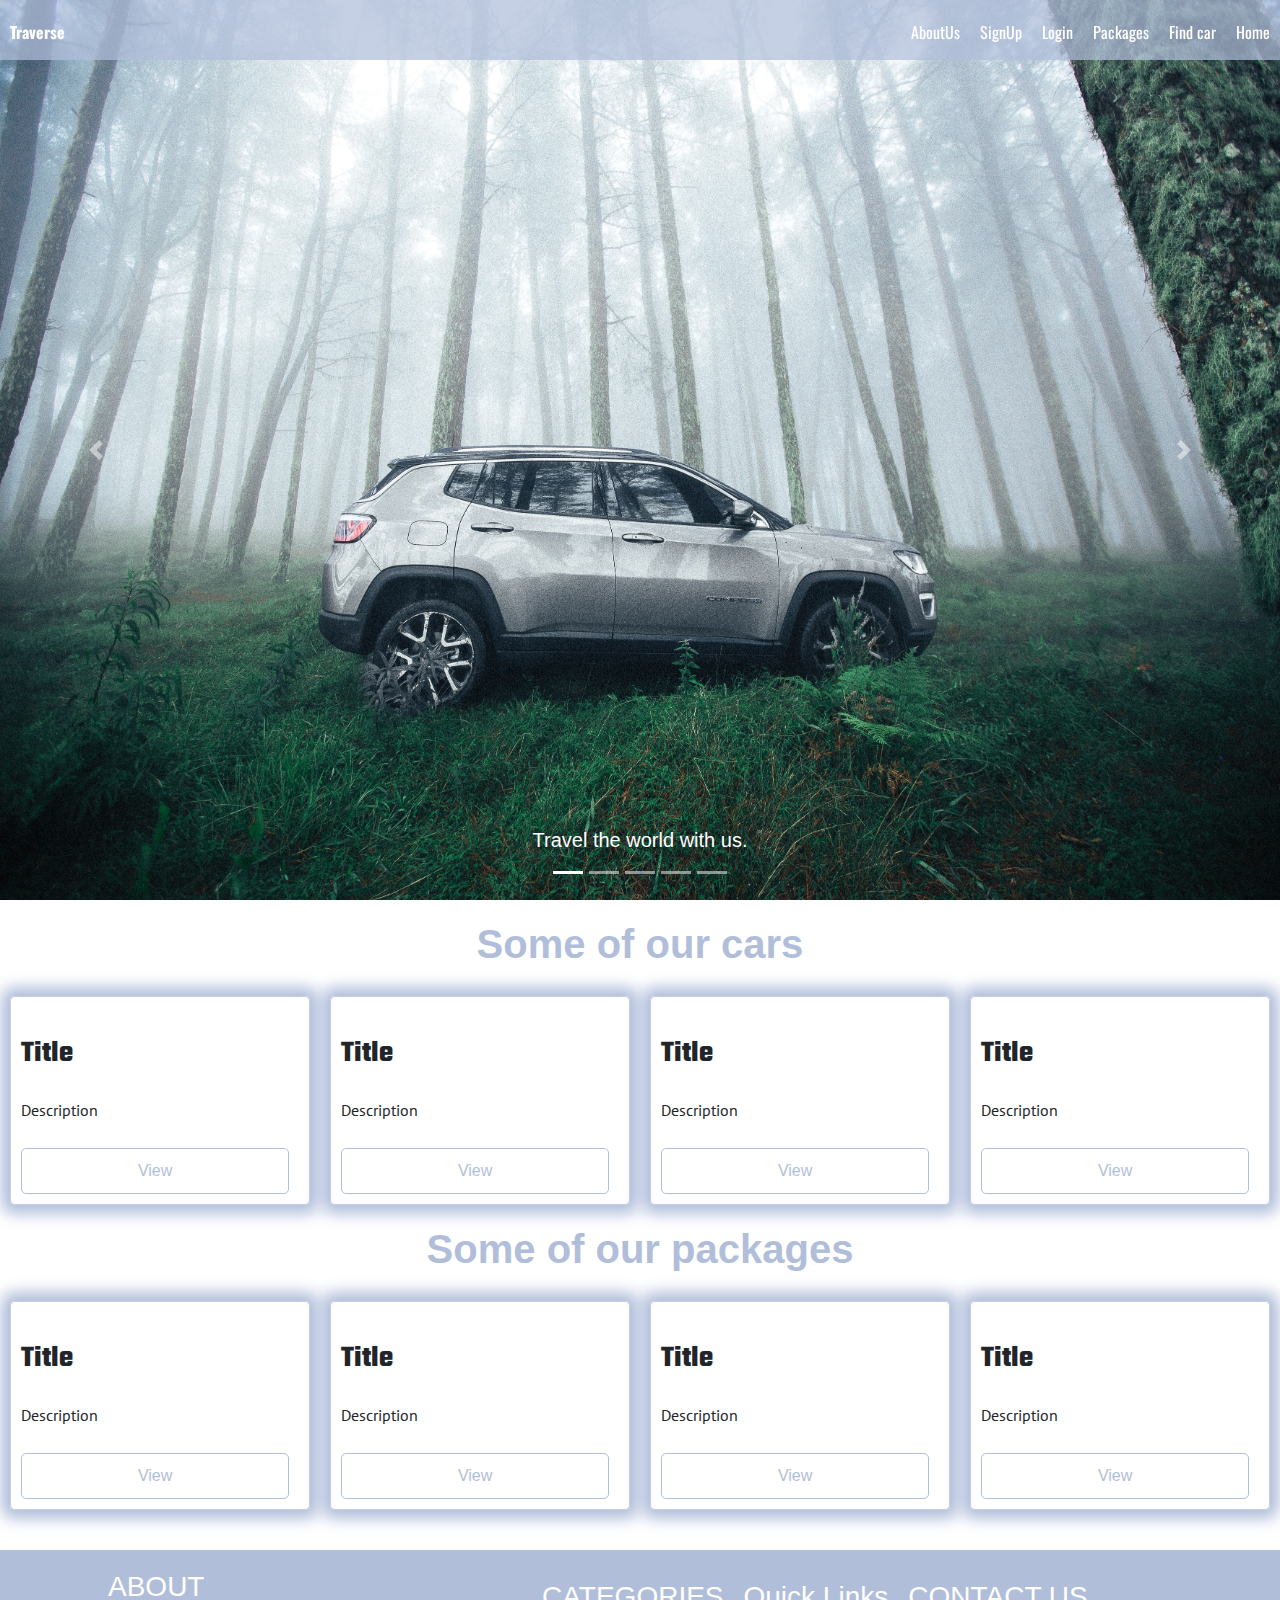
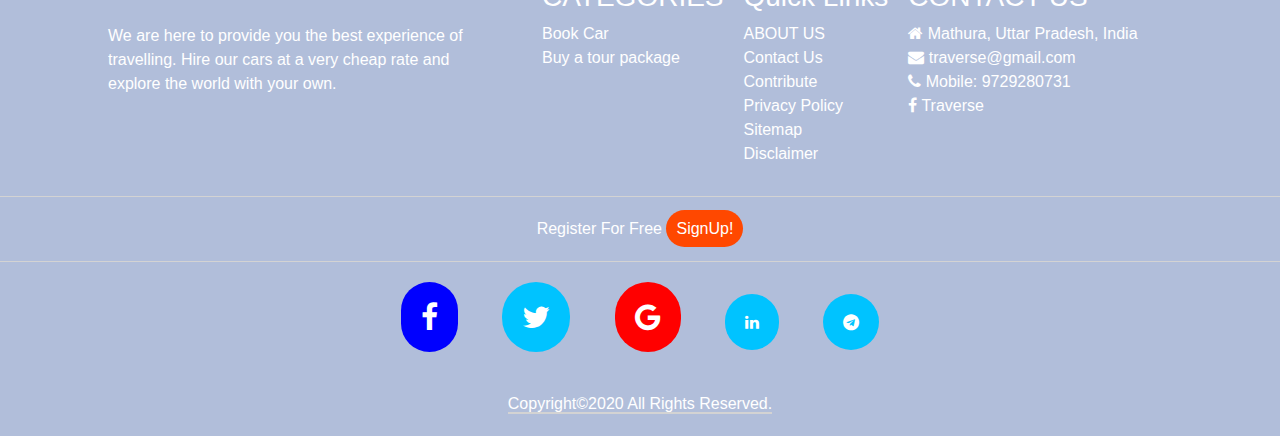
==== index.html @ 3ef7b804 "Added index file and other files." ====
<!doctype html>
<html lang="en">
  <head>
    <!-- Required meta tags -->
    <meta charset="utf-8">
    <meta name="viewport" content="width=device-width, initial-scale=1, shrink-to-fit=no">

    <!-- Bootstrap CSS -->
    <link rel="stylesheet" href="https://cdn.jsdelivr.net/npm/bootstrap@4.5.3/dist/css/bootstrap.min.css" >
    
    <!-- Custom CSS link -->
    <link rel="stylesheet" href="/css/nav.css">
    <link rel="stylesheet" href="/css/carousel-container.css">
    <link rel="stylesheet" href="/css/card-container.css">
    <link rel="stylesheet" href="/css/footer.css">

    <!-- Icon link -->
    <link rel="stylesheet" href="https://stackpath.bootstrapcdn.com/font-awesome/4.7.0/css/font-awesome.min.css">

    <title>Traverse-Home Page</title>
  </head>
  <body>
    <div class="nav-container">
        <div class="nav">
            <ul>
                <li>Traverse</li>
                <li>Home</li>
                <li>Find car</li>
                <li>Packages</li>
                <li>Login</li>
                <li>SignUp</li>
                <li>AboutUs</li>
            </ul>
        </div>
        <div class="carousel-container">
          <div id="carouselExampleCaptions" class="carousel slide" data-ride="carousel">
              <ol class="carousel-indicators">
                <li data-target="#carouselExampleCaptions" data-slide-to="0" class="active"></li>
                <li data-target="#carouselExampleCaptions" data-slide-to="1"></li>
                <li data-target="#carouselExampleCaptions" data-slide-to="2"></li>
                <li data-target="#carouselExampleCaptions" data-slide-to="3"></li>
                <li data-target="#carouselExampleCaptions" data-slide-to="4"></li>
              </ol>
              <div class="carousel-inner">
                <div class="carousel-item active">
                  <img src="/images/carousel-images/first-image.jpg" class="d-block w-100" alt="first-image">
                  <div class="carousel-caption d-none d-md-block">
                    <h5>Travel the world with us.</h5>
                  </div>
                </div>
                <div class="carousel-item">
                  <img src="/images/carousel-images/second-image.jpg" class="d-block w-100" alt="second-image">
                  <div class="carousel-caption d-none d-md-block">
                    <h5>Explore with the best services.</h5>
                  </div>
                </div>
                <div class="carousel-item">
                  <img src="/images/carousel-images/third-image.jpg" class="d-block w-100" alt="third-image">
                  <div class="carousel-caption d-none d-md-block">
                    <h5>Find the budget car for yourself.</h5>
                  </div>
                </div>
                <div class="carousel-item">
                  <img src="/images/carousel-images/fourth-image.jpg" class="d-block w-100" alt="fourth-image">
                  <div class="carousel-caption d-none d-md-block">
                    <h5>World class services.</h5>
                  </div>
                </div>
                <div class="carousel-item">
                  <img src="/images/carousel-images/fifth-image.jpg" class="d-block w-100" alt="fifth-image">
                  <div class="carousel-caption d-none d-md-block">
                    <h5>See our packages for better experience.</h5>
                  </div>
                </div>
              </div>
              <a class="carousel-control-prev" href="#carouselExampleCaptions" role="button" data-slide="prev">
                <span class="carousel-control-prev-icon" aria-hidden="true"></span>
                <span class="sr-only">Previous</span>
              </a>
              <a class="carousel-control-next" href="#carouselExampleCaptions" role="button" data-slide="next">
                <span class="carousel-control-next-icon" aria-hidden="true"></span>
                <span class="sr-only">Next</span>
              </a>
            </div>
        </div>
    </div>
    
    
    <h1>Some of our cars</h1>
    <div class="card-container">
        <div class="my-card">
            <img class="card-image" src="/images/carousel-images/third-image.jpg" alt="">
            <p class="card-title">Title</p>
            <p class="card-description">Description</p>
            <button class="card-btn">View</button>
        </div>
    
        <div class="my-card">
          <img class="card-image" src="/images/carousel-images/third-image.jpg" alt="">
          <p class="card-title">Title</p>
          <p class="card-description">Description</p>
          <button class="card-btn">View</button>
      </div>
    
      <div class="my-card">
          <img class="card-image" src="/images/carousel-images/third-image.jpg" alt="">
          <p class="card-title">Title</p>
          <p class="card-description">Description</p>
          <button class="card-btn">View</button>
      </div>
    
      <div class="my-card">
          <img class="card-image" src="/images/carousel-images/third-image.jpg" alt="">
          <p class="card-title">Title</p>
          <p class="card-description">Description</p>
          <button class="card-btn">View</button>
      </div>
    </div>
    
    
    <h1>Some of our packages</h1>
    <div class="card-container">
        <div class="my-card">
            <img class="card-image" src="/images/carousel-images/third-image.jpg" alt="">
            <p class="card-title">Title</p>
            <p class="card-description">Description</p>
            <button class="card-btn">View</button>
        </div>
    
        <div class="my-card">
          <img class="card-image" src="/images/carousel-images/third-image.jpg" alt="">
          <p class="card-title">Title</p>
          <p class="card-description">Description</p>
          <button class="card-btn">View</button>
      </div>
    
      <div class="my-card">
          <img class="card-image" src="/images/carousel-images/third-image.jpg" alt="">
          <p class="card-title">Title</p>
          <p class="card-description">Description</p>
          <button class="card-btn">View</button>
      </div>
    
      <div class="my-card">
          <img class="card-image" src="/images/carousel-images/third-image.jpg" alt="">
          <p class="card-title">Title</p>
          <p class="card-description">Description</p>
          <button class="card-btn">View</button>
      </div>
    </div>
    
    <main>
      <div class="footer-container">
          <article>
              <h3>ABOUT</h3>
              <article>
                  We are here to provide you the best experience of travelling. Hire our cars at a very cheap rate and explore the world with your own.
              </article>
          </article>
          <aside>
              <div class="categories">
                  <h3>CATEGORIES</h3>
                  <a href="#">Book Car</a>
                  <a href="#">Buy a tour package</a>
              </div>
              <div class="quick_links">
                  <h3>Quick Links</h3>
                  <a href="#">ABOUT US</a>
                  <a href="#">Contact Us</a>
                  <a href="#">Contribute</a>
                  <a href="#">Privacy Policy</a>
                  <a href="#">Sitemap</a>
                  <a href="#">Disclaimer</a>
              </div>
              <div class="contact_us">
                  <h3>CONTACT US</h3>
                  <a href="#"><i class="fa fa-home"></i> Mathura, Uttar Pradesh, India</a>
                  <a href="#"><i class="fa fa-envelope"></i> traverse@gmail.com</a>
                  <a href="#"><i class="fa fa-phone"></i> Mobile: 9729280731</a>
                  <a href="#"><i class="fa fa-facebook"></i> Traverse</a>
              </div>
          </aside>
      </div>
      <div class="registration">
          <span>Register For Free</span>
          <a href="#">SignUp!</a>
      </div>
      <nav>
          <a href="#"><i class="fa fa-facebook facebook"></i></a>
          <a href="#"><i class="fa fa-twitter twitter"></i></a>
          <a href="#"><i class="fa fa-google google"></i></a>
          <a href="#"><i class="fa fa-linkedin linkedin"></i></a>
          <a href="#"><i class="fa fa-telegram telegram"></i></a>
      </nav>
      <footer>
          <span>Copyright&#169;2020 All Rights Reserved.</span>
      </footer>
    </main>

    <!-- Optional JavaScript; choose one of the two! -->

    <!-- Option 1: jQuery and Bootstrap Bundle (includes Popper) -->
    <script src="https://code.jquery.com/jquery-3.5.1.slim.min.js" ></script>
    <script src="https://cdn.jsdelivr.net/npm/bootstrap@4.5.3/dist/js/bootstrap.bundle.min.js" ></script>

    <!-- Option 2: jQuery, Popper.js, and Bootstrap JS
    <script src="https://code.jquery.com/jquery-3.5.1.slim.min.js" integrity="sha384-DfXdz2htPH0lsSSs5nCTpuj/zy4C+OGpamoFVy38MVBnE+IbbVYUew+OrCXaRkfj" crossorigin="anonymous"></script>
    <script src="https://cdn.jsdelivr.net/npm/popper.js@1.16.1/dist/umd/popper.min.js" integrity="sha384-9/reFTGAW83EW2RDu2S0VKaIzap3H66lZH81PoYlFhbGU+6BZp6G7niu735Sk7lN" crossorigin="anonymous"></script>
    <script src="https://cdn.jsdelivr.net/npm/bootstrap@4.5.3/dist/js/bootstrap.min.js" integrity="sha384-w1Q4orYjBQndcko6MimVbzY0tgp4pWB4lZ7lr30WKz0vr/aWKhXdBNmNb5D92v7s" crossorigin="anonymous"></script>
    -->
  </body>
</html>
---- css/nav.css ----
@import url('https://fonts.googleapis.com/css2?family=Oswald:wght@300&display=swap');

*{
    box-sizing: border-box;
    padding: 0px;
    margin: 0px;
}

body{
    width: 100vw;
}

.nav-container{
    position: relative;
    z-index: 222;
    width: 100;
    height: 100vh;
}

.nav{
    position: absolute;
    top: 0;
    background-color: #b1bedab9;
    color: white;
    width: 100%;
}

ul{
    width: 100%;
}

ul li{
    list-style-type: none;
    float: right;
    padding: 20px 10px 0px 10px;
    font-family: 'Oswald', sans-serif;
    font-weight: 400;
}

li:first-child{
    float: left;
    font-weight: 900;
}
---- css/carousel-container.css ----
*{
    box-sizing: border-box;
    padding: 0px;
    margin: 0px;
}

.carousel-container{
    z-index: -222;
    position: relative;
    width: 100%;
    height: 100vh;
}

.carousel-inner img{
    height: 100vh;
}
---- css/card-container.css ----
@import url('https://fonts.googleapis.com/css2?family=Teko&display=swap');
@import url('https://fonts.googleapis.com/css2?family=PT+Sans&display=swap');

*{
    box-sizing: border-box;
    margin: 0px;
    padding: 0px;
}

h1{
    width: 100vw;
    text-align: center;
    font-weight: bolder;
    color: #b1beda;
    padding: 20px;
}

.card-container{
    display: flex;
    flex-wrap: wrap;
    justify-content: space-around;
    align-items: center;
}

.my-card{
    min-width: 200px;
    width: 300px;
    border: 1px solid #b1bedab9;
    border-radius: 5px;
    overflow: hidden;
    box-shadow: 0px 0px 15px 9px #b1beda;
}

.card-image{
    width: 100%;
}

.card-title{
    font-family: 'Teko', sans-serif;
    font-size: 30px;
    font-weight: bold;
    padding: 10px;
}

.card-description{
    font-family: 'PT Sans', sans-serif;
    font-size: 20px 20px 10px;
    padding: 0px 10px;
}

.card-btn{
    padding: 10px;
    width: 90%;
    margin: 10px;
    border: none;
    outline: none;
    border: 1px solid #b1beda;
    background-color: white;
    color: #b1beda;
    border-radius: 5px;
}

.card-btn:hover{
    background-color: #b1beda;
    color: white;
}
---- css/footer.css ----
*{
    margin: 0px;
    padding: 0px;
    box-sizing: border-box;
}

.footer-container, .registration, nav{
    background-color: #b1beda;
}

main{
    margin-top: 40px;
    min-width: 244px;
}
main, a:link, a, a:visited{color: white}
h3{color: white;}

.footer-container{
    display: flex; 
    flex-direction: row; 
    justify-content: center;
}

article{
    width: 30vw;
    margin: 20px 0px;
    margin-right: 20px;
}

aside{
    width: 50vw;
    margin: 20px 0px;
    margin-left: 20px;
    display: flex;
    flex-direction: row;
}
aside a{
    display: block;
    text-decoration: none;
}

.categories, .quick_links, .contact_us{padding: 10px;}

.registration{
    clear: both;
    padding: 20px;
    text-align: center;
    border-bottom: 1px solid lightgray;
    border-top: 1px solid lightgray;
}

.registration a{
    text-decoration: none;
    background-color: rgb(255, 72, 0);
    padding: 10px;
    border-radius: 20px;
}

.registration a:hover{
    background-color: rgb(167, 50, 4);
}

nav{text-align: center;}

nav a{
    display: inline-block;
    padding: 20px;
}

nav .facebook{
    padding: 20px;
    border-radius: 60px;
    font-size: 30px;
    color: white;
    background-color: blue;
}

nav .twitter, .linkedin, .telegram{
    padding: 20px;
    border-radius: 50px;
    font-size: 30px;
    color: white;
    background-color: rgb(0, 195, 255);
}

nav .google{
    padding: 20px;
    border-radius: 50px;
    font-size: 30px;
    color: white;
    background-color: red;
}

footer{
    background-color: #b1beda;
    padding: 20px;
    text-align: center;
}

footer span{
    border-bottom: 2px solid lightgray;
}

@media(max-width:442px){
    aside{
        flex-direction: column;
    }
}

@media (max-width:736px){
    article , aside{width: 90vw;}
    .footer-container{
        flex-direction: column;
        align-items: center;
        justify-content: unset;
    }
}
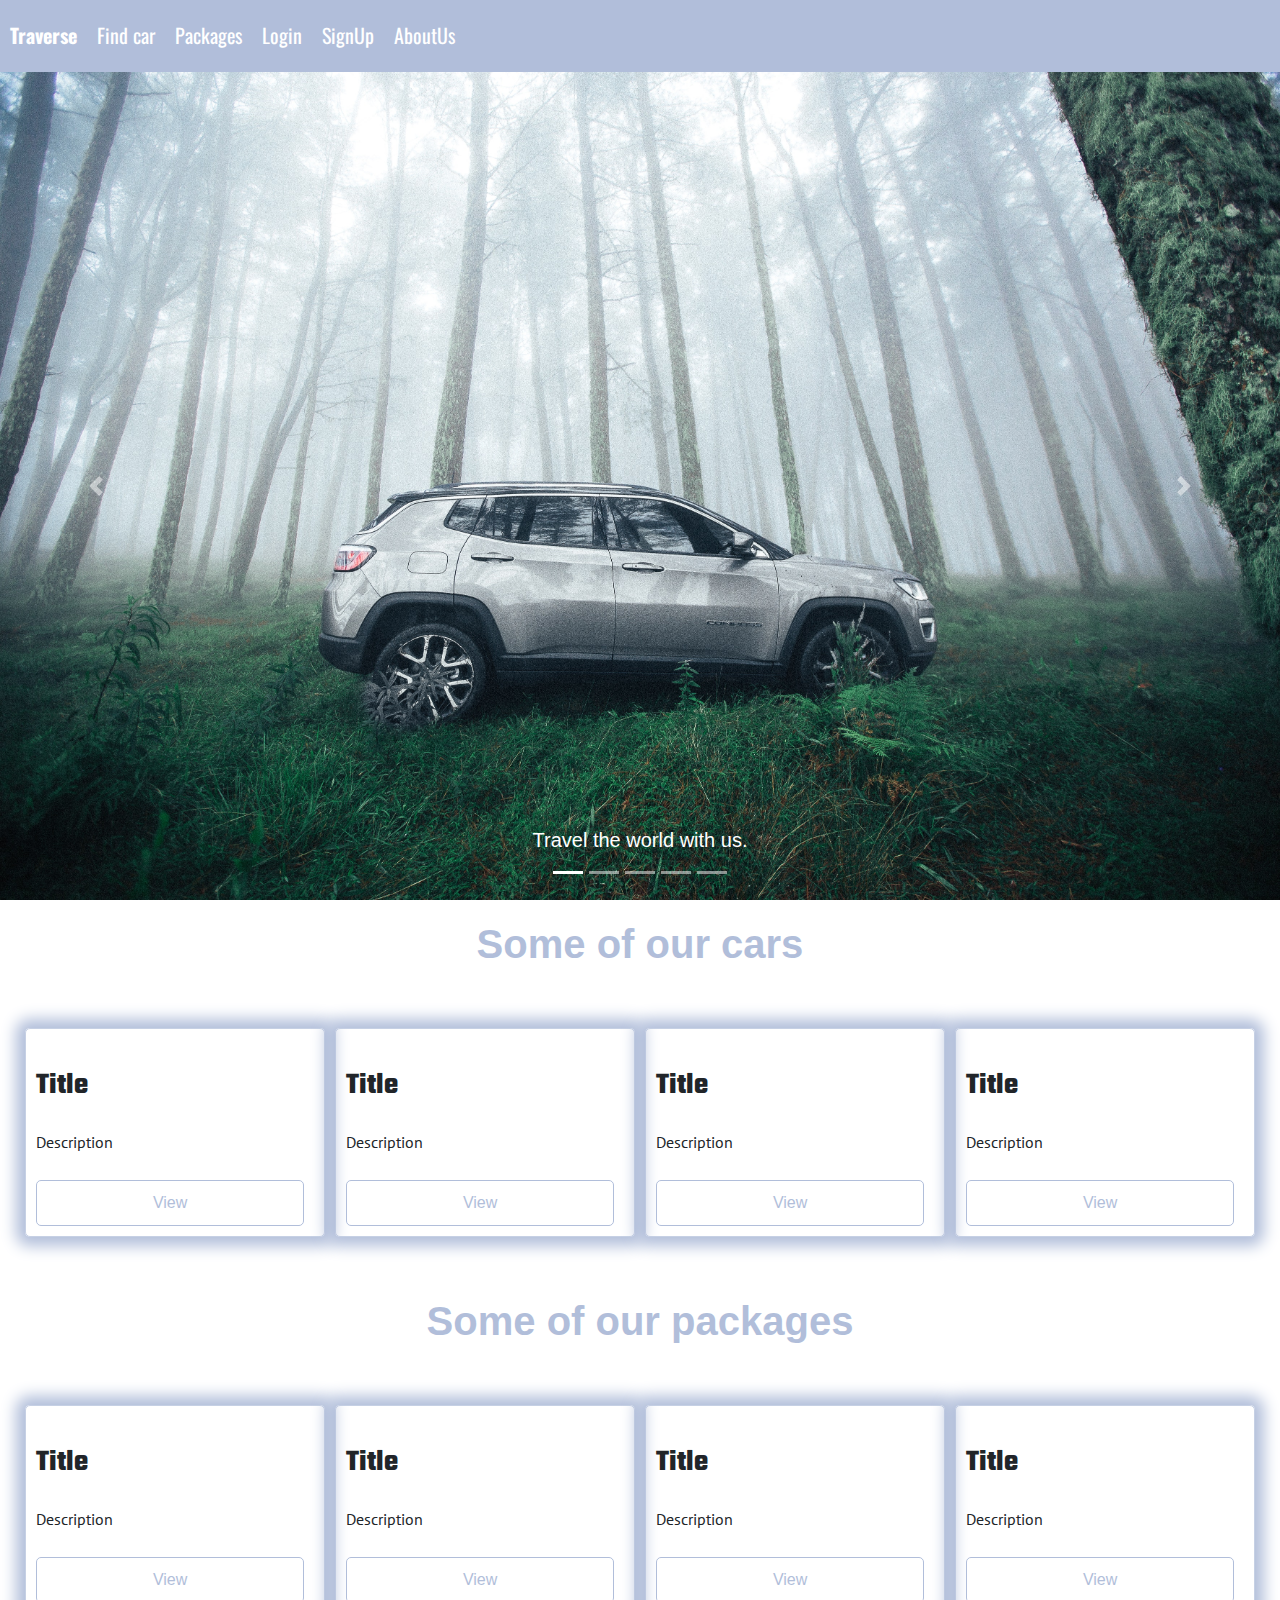
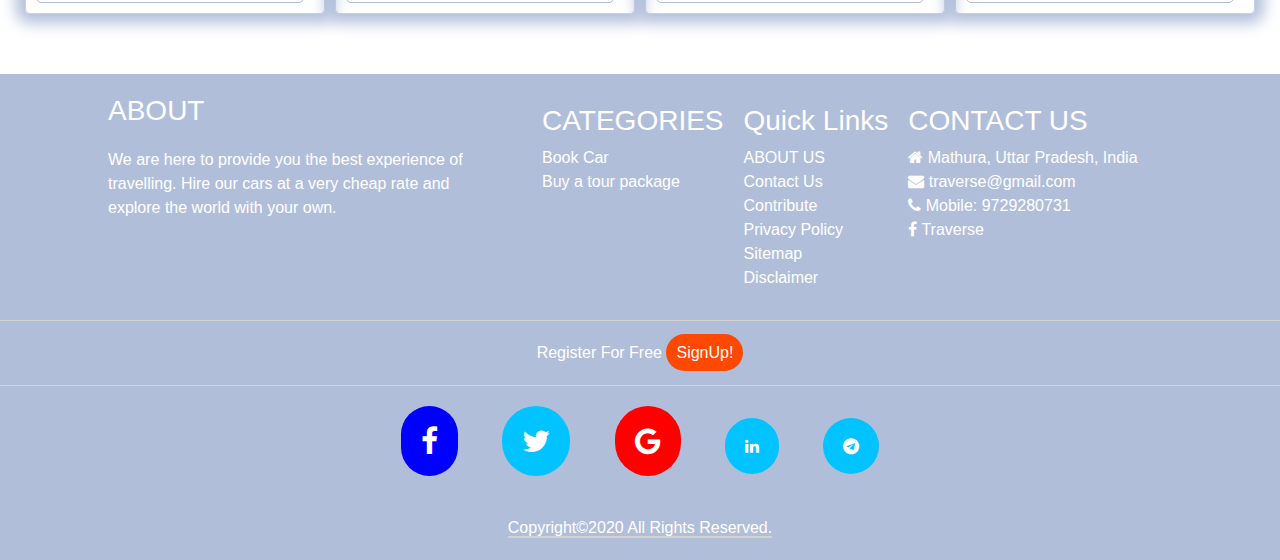
==== commit 62dd775b: "Removed a bug." ====
--- a/index.html
+++ b/index.html
@@ -9,10 +9,10 @@
     <link rel="stylesheet" href="https://cdn.jsdelivr.net/npm/bootstrap@4.5.3/dist/css/bootstrap.min.css" >
     
     <!-- Custom CSS link -->
-    <link rel="stylesheet" href="/css/nav.css">
-    <link rel="stylesheet" href="/css/carousel-container.css">
-    <link rel="stylesheet" href="/css/card-container.css">
-    <link rel="stylesheet" href="/css/footer.css">
+    <link rel="stylesheet" href="./css/nav.css">
+    <link rel="stylesheet" href="./css/carousel-container.css">
+    <link rel="stylesheet" href="./css/card-container.css">
+    <link rel="stylesheet" href="./css/footer.css">
 
     <!-- Icon link -->
     <link rel="stylesheet" href="https://stackpath.bootstrapcdn.com/font-awesome/4.7.0/css/font-awesome.min.css">
@@ -20,19 +20,18 @@
     <title>Traverse-Home Page</title>
   </head>
   <body>
-    <div class="nav-container">
-        <div class="nav">
+    <div class="nav">
             <ul>
                 <li>Traverse</li>
-                <li>Home</li>
                 <li>Find car</li>
                 <li>Packages</li>
                 <li>Login</li>
                 <li>SignUp</li>
                 <li>AboutUs</li>
             </ul>
-        </div>
-        <div class="carousel-container">
+    </div>
+    
+    <div class="carousel-container">
           <div id="carouselExampleCaptions" class="carousel slide" data-ride="carousel">
               <ol class="carousel-indicators">
                 <li data-target="#carouselExampleCaptions" data-slide-to="0" class="active"></li>
@@ -82,9 +81,7 @@
                 <span class="sr-only">Next</span>
               </a>
             </div>
-        </div>
-    </div>
-    
+    </div>
     
     <h1>Some of our cars</h1>
     <div class="card-container">
@@ -116,7 +113,6 @@
           <button class="card-btn">View</button>
       </div>
     </div>
-    
     
     <h1>Some of our packages</h1>
     <div class="card-container">
--- a/css/nav.css
+++ b/css/nav.css
@@ -6,38 +6,29 @@
     margin: 0px;
 }
 
-body{
-    width: 100vw;
-}
-
-.nav-container{
-    position: relative;
+.nav{
+    position: sticky;
+    background-color: #b1beda;
+    top: 0;
+    height: 8vh;
+    color: white;
     z-index: 222;
-    width: 100;
-    height: 100vh;
-}
-
-.nav{
-    position: absolute;
-    top: 0;
-    background-color: #b1bedab9;
-    color: white;
-    width: 100%;
-}
-
-ul{
-    width: 100%;
 }
 
 ul li{
     list-style-type: none;
-    float: right;
+    float: left;
     padding: 20px 10px 0px 10px;
     font-family: 'Oswald', sans-serif;
     font-weight: 400;
+    font-size: 20px;
 }
 
 li:first-child{
-    float: left;
     font-weight: 900;
+}
+
+.carousel-container img{
+    width: 100%;
+    height: 92vh;
 }--- a/css/carousel-container.css
+++ b/css/carousel-container.css
@@ -4,13 +4,17 @@
     margin: 0px;
 }
 
-.carousel-container{
-    z-index: -222;
-    position: relative;
-    width: 100%;
-    height: 100vh;
+.img-container{
+    width: 100vw;
+    height: 20px;
+    clear: both;
 }
 
-.carousel-inner img{
-    height: 100vh;
+img{
+    width: 90%;
+}
+
+.image{
+    width: 100%;
+    padding: 20px;
 }--- a/css/card-container.css
+++ b/css/card-container.css
@@ -8,14 +8,15 @@
 }
 
 h1{
-    width: 100vw;
-    text-align: center;
+    width: 100%;
     font-weight: bolder;
     color: #b1beda;
-    padding: 20px;
+    text-align: center;
+    padding: 20px 0px;
 }
 
 .card-container{
+    margin: 20px 20px;
     display: flex;
     flex-wrap: wrap;
     justify-content: space-around;
@@ -23,6 +24,7 @@
 }
 
 .my-card{
+    margin: 20px 0px;
     min-width: 200px;
     width: 300px;
     border: 1px solid #b1bedab9;
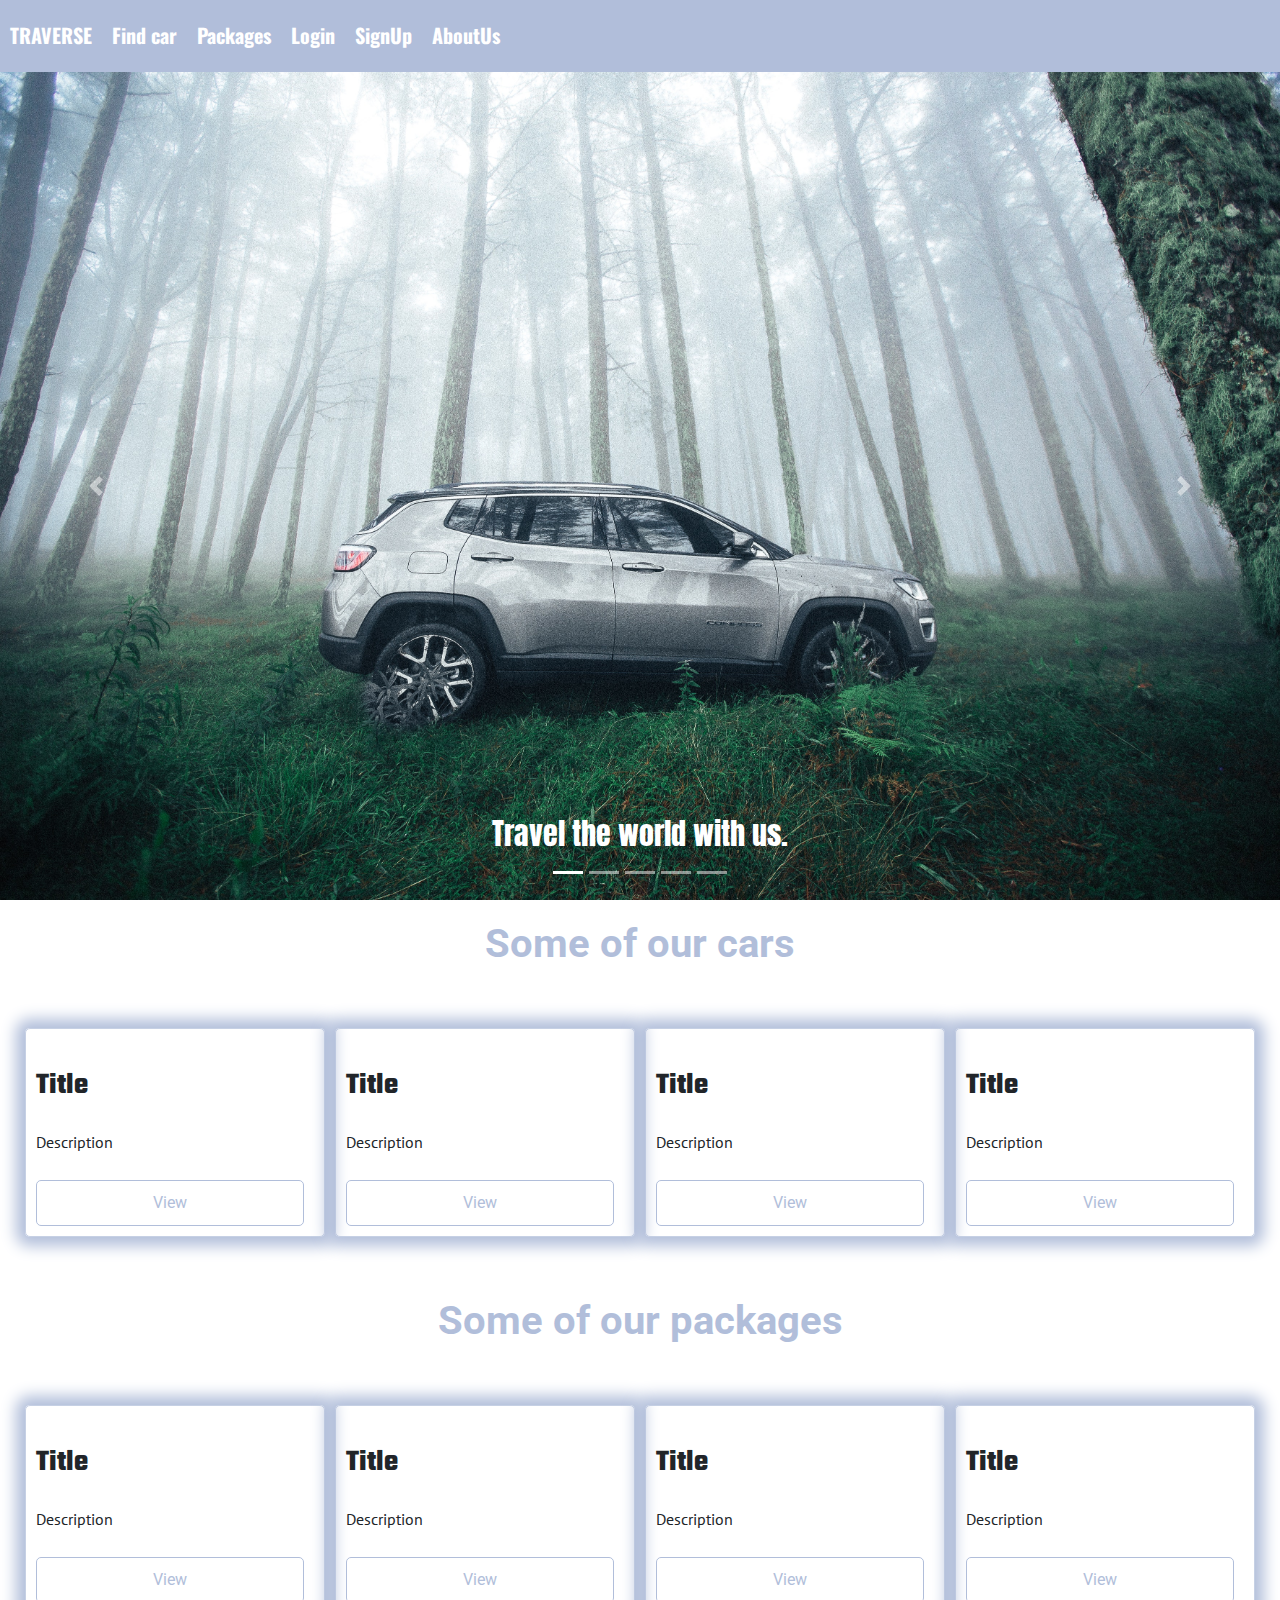
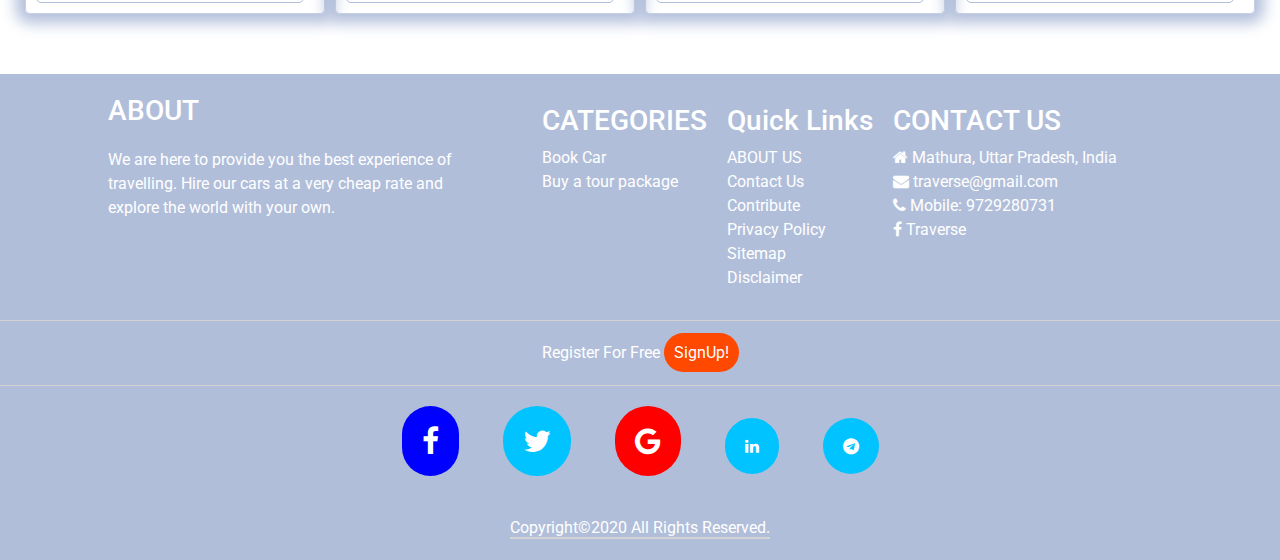
==== commit 6d702c2a: "Added responsive navigation bar." ====
--- a/index.html
+++ b/index.html
@@ -21,14 +21,17 @@
   </head>
   <body>
     <div class="nav">
+            <input type="checkbox" name="chk" id="chk" hidden>
+            <span class="title">TRAVERSE</span>
             <ul>
-                <li>Traverse</li>
                 <li>Find car</li>
                 <li>Packages</li>
                 <li>Login</li>
                 <li>SignUp</li>
                 <li>AboutUs</li>
             </ul>
+            <label for="chk"><i class="fa fa-bars bars"></i></label>
+            <label for="chk"><i class="fa fa-times cross"></i></label>
     </div>
     
     <div class="carousel-container">
--- a/css/nav.css
+++ b/css/nav.css
@@ -15,20 +15,61 @@
     z-index: 222;
 }
 
+.nav span{
+    float: left;
+    padding: 20px 10px 0px 10px;
+    font-family: 'Oswald', sans-serif;
+    font-weight: 700;
+    font-size: 20px;
+}
+
 ul li{
     list-style-type: none;
     float: left;
     padding: 20px 10px 0px 10px;
     font-family: 'Oswald', sans-serif;
-    font-weight: 400;
+    font-weight: 700;
     font-size: 20px;
 }
 
-li:first-child{
-    font-weight: 900;
-}
 
 .carousel-container img{
     width: 100%;
     height: 92vh;
+}
+
+.nav  i{
+    position: absolute;
+    right: 15px;
+    top: 20px;
+    display: none;
+}
+
+@media only screen and (max-width:450px){
+    ul li{
+        clear: both;
+        width: 100%;
+        text-align: center;
+        border-bottom: 1px solid lightgray;
+        margin-bottom: 5px;
+    }
+
+    ul li:hover{
+        border-left: 4px solid lightgray;
+    }
+
+    ul{
+        position: relative;
+        top: -21312px;
+        background-color: #b1beda;
+        width: 100%;
+    }
+
+    .bars{
+        display: inline!important;
+    }
+
+    #chk:checked ~ ul{
+        top: 0vh;
+    }
 }--- a/css/carousel-container.css
+++ b/css/carousel-container.css
@@ -1,7 +1,14 @@
+@import url('https://fonts.googleapis.com/css2?family=Anton&family=PT+Sans&family=Roboto&display=swap');
+
 *{
     box-sizing: border-box;
     padding: 0px;
     margin: 0px;
+}
+
+.carousel-item h5{
+    font-family: 'Anton', sans-serif;
+    font-size: 30px;
 }
 
 .img-container{
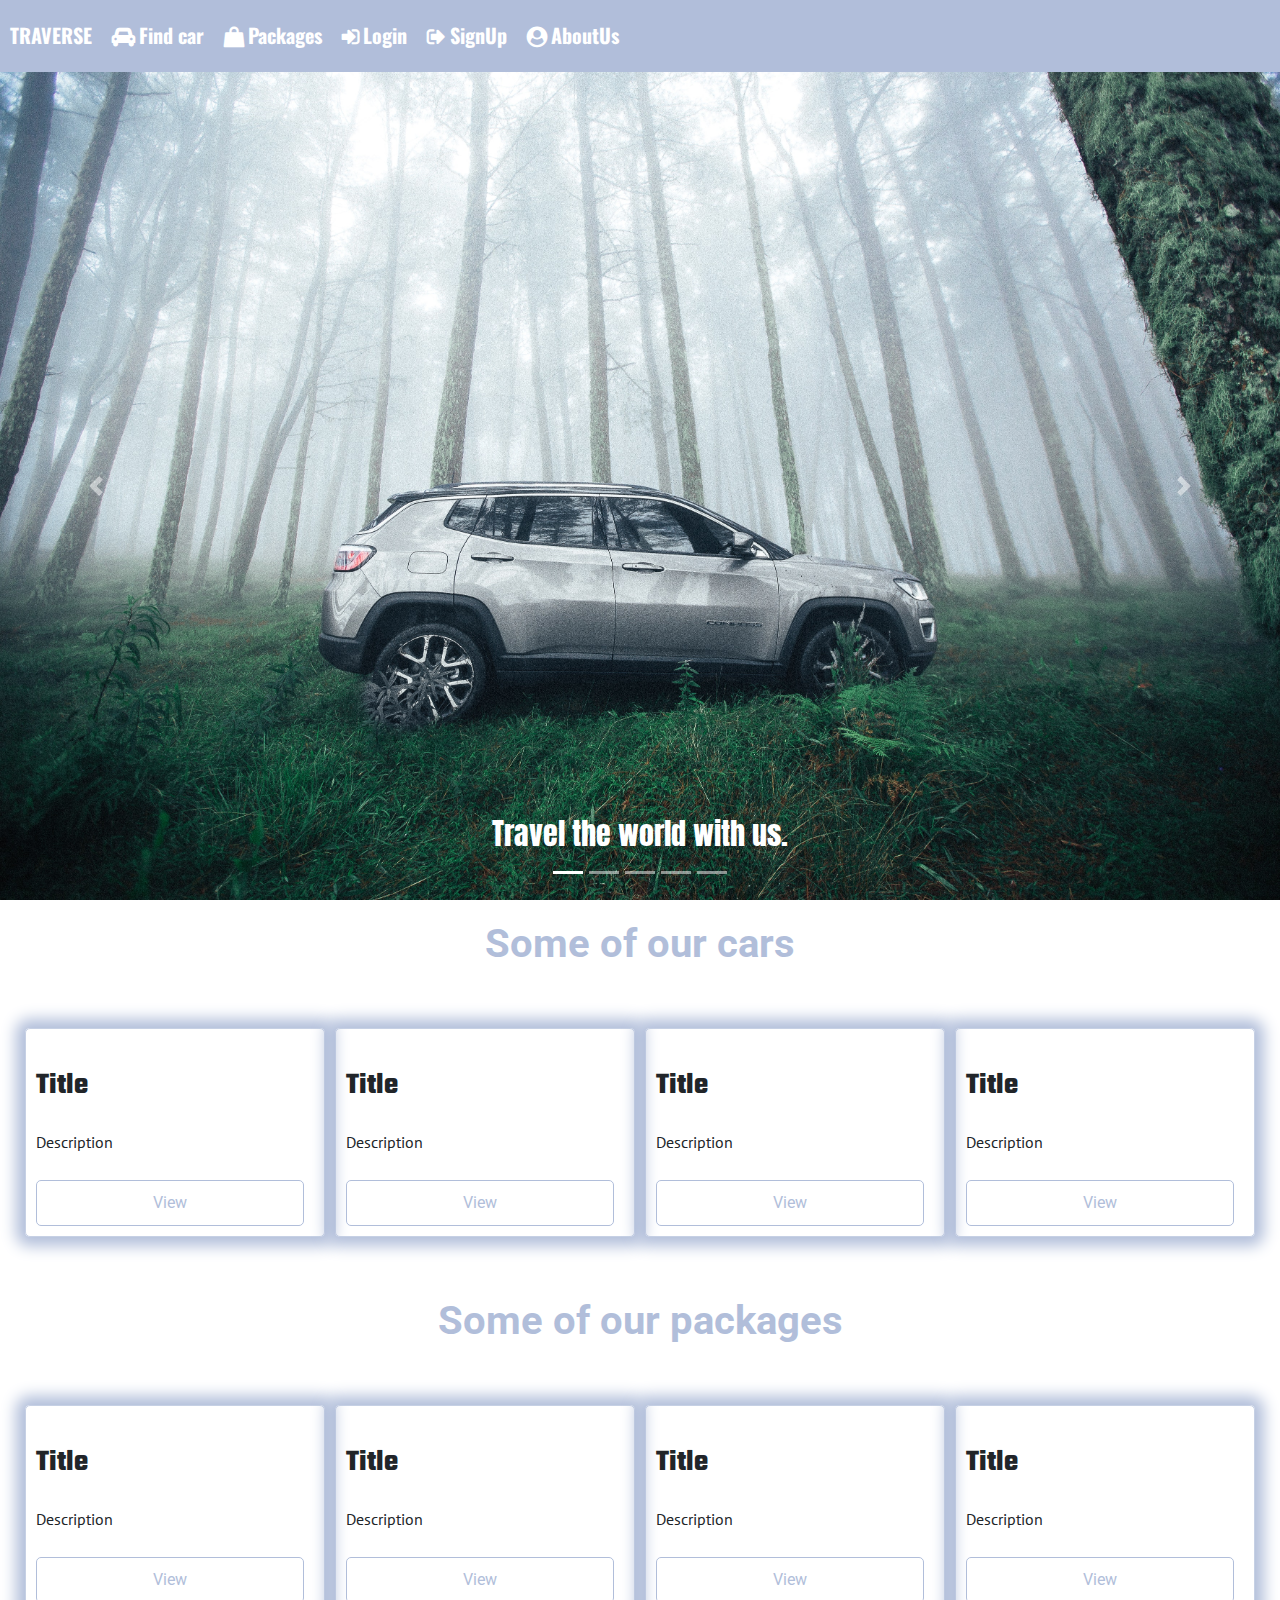
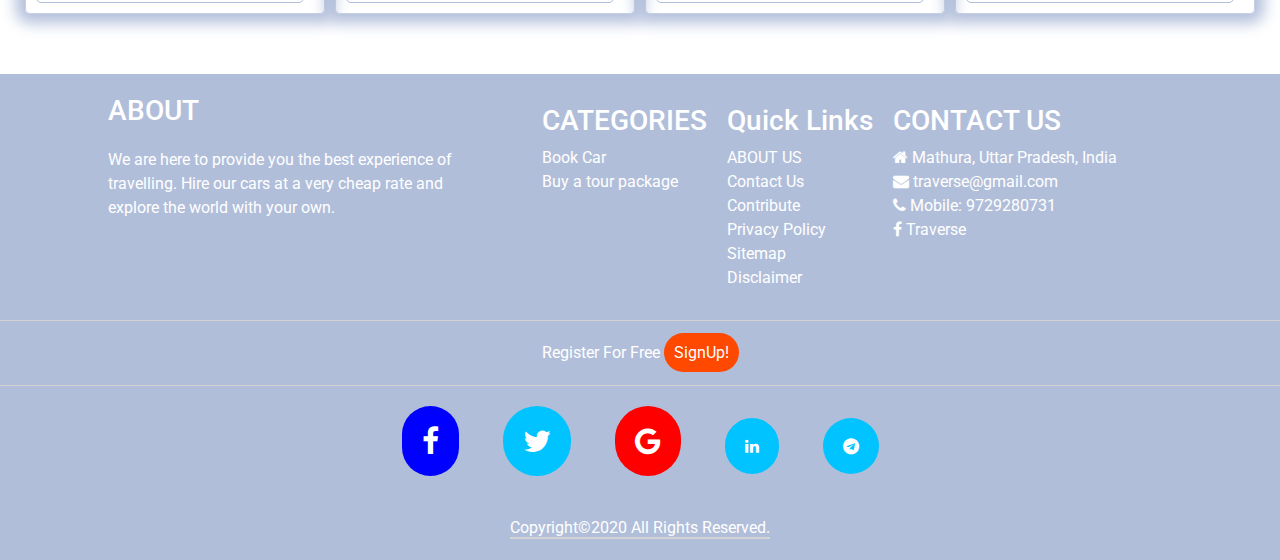
==== commit a0d94de6: "Added links in navigation." ====
--- a/index.html
+++ b/index.html
@@ -22,16 +22,16 @@
   <body>
     <div class="nav">
             <input type="checkbox" name="chk" id="chk" hidden>
+            <label for="chk" class="bars"><i class="fa fa-bars"></i></label>
+            <label for="chk" class="cross"><i class="fa fa-times"></i></label>
             <span class="title">TRAVERSE</span>
             <ul>
-                <li>Find car</li>
-                <li>Packages</li>
-                <li>Login</li>
-                <li>SignUp</li>
-                <li>AboutUs</li>
+                <li><a href="./html/find-car.html" style="text-decoration: none;">Find car</a></li>
+                <li><a href="./html/package.html" style="text-decoration: none;">Packages</a></li>
+                <li><a href="./html/login.html" style="text-decoration: none;">Login</a></li>
+                <li><a href="./html/signup.html" style="text-decoration: none;">SignUp</a></li>
+                <li><a href="./html/about-us.html" style="text-decoration: none;">AboutUs</a></li>
             </ul>
-            <label for="chk"><i class="fa fa-bars bars"></i></label>
-            <label for="chk"><i class="fa fa-times cross"></i></label>
     </div>
     
     <div class="carousel-container">
--- a/css/nav.css
+++ b/css/nav.css
@@ -4,6 +4,10 @@
     box-sizing: border-box;
     padding: 0px;
     margin: 0px;
+}
+
+body{
+    min-width: 200px;
 }
 
 .nav{
@@ -32,20 +36,51 @@
     font-size: 20px;
 }
 
+ul li:first-child::before{
+    font-family:'FontAwesome';
+    content:"\f1b9";
+    margin-right: 4px;
+}
+
+ul li:nth-child(2)::before{
+    font-family:'FontAwesome';
+    content:"\f290";
+    margin-right: 4px;
+}
+
+ul li:nth-child(3)::before{
+    font-family:'FontAwesome';
+    content:"\f090";
+    margin-right: 4px;
+}
+
+ul li:nth-child(4)::before{
+    font-family:'FontAwesome';
+    content:"\f08b";
+    margin-right: 4px;
+}
+
+ul li:last-child::before{
+    font-family:'FontAwesome';
+    content:"\f2bd";
+    margin-right: 4px;
+}
+
 
 .carousel-container img{
     width: 100%;
     height: 92vh;
 }
 
+.bars, .cross{display: none;}
+
 .nav  i{
     position: absolute;
     right: 15px;
     top: 20px;
-    display: none;
 }
 
-@media only screen and (max-width:450px){
+@media only screen and (max-width:580px){
     ul li{
         clear: both;
         width: 100%;
@@ -66,10 +101,18 @@
     }
 
     .bars{
-        display: inline!important;
+        display: inline;
     }
 
     #chk:checked ~ ul{
         top: 0vh;
     }
+
+    #chk:checked ~ .bars{
+        display: none;
+    }
+
+    #chk:checked ~ .cross{
+        display: inline;
+    }   
 }--- a/css/card-container.css
+++ b/css/card-container.css
@@ -44,7 +44,7 @@
     padding: 10px;
 }
 
-.card-description{
+.card-description, .card-fair{
     font-family: 'PT Sans', sans-serif;
     font-size: 20px 20px 10px;
     padding: 0px 10px;
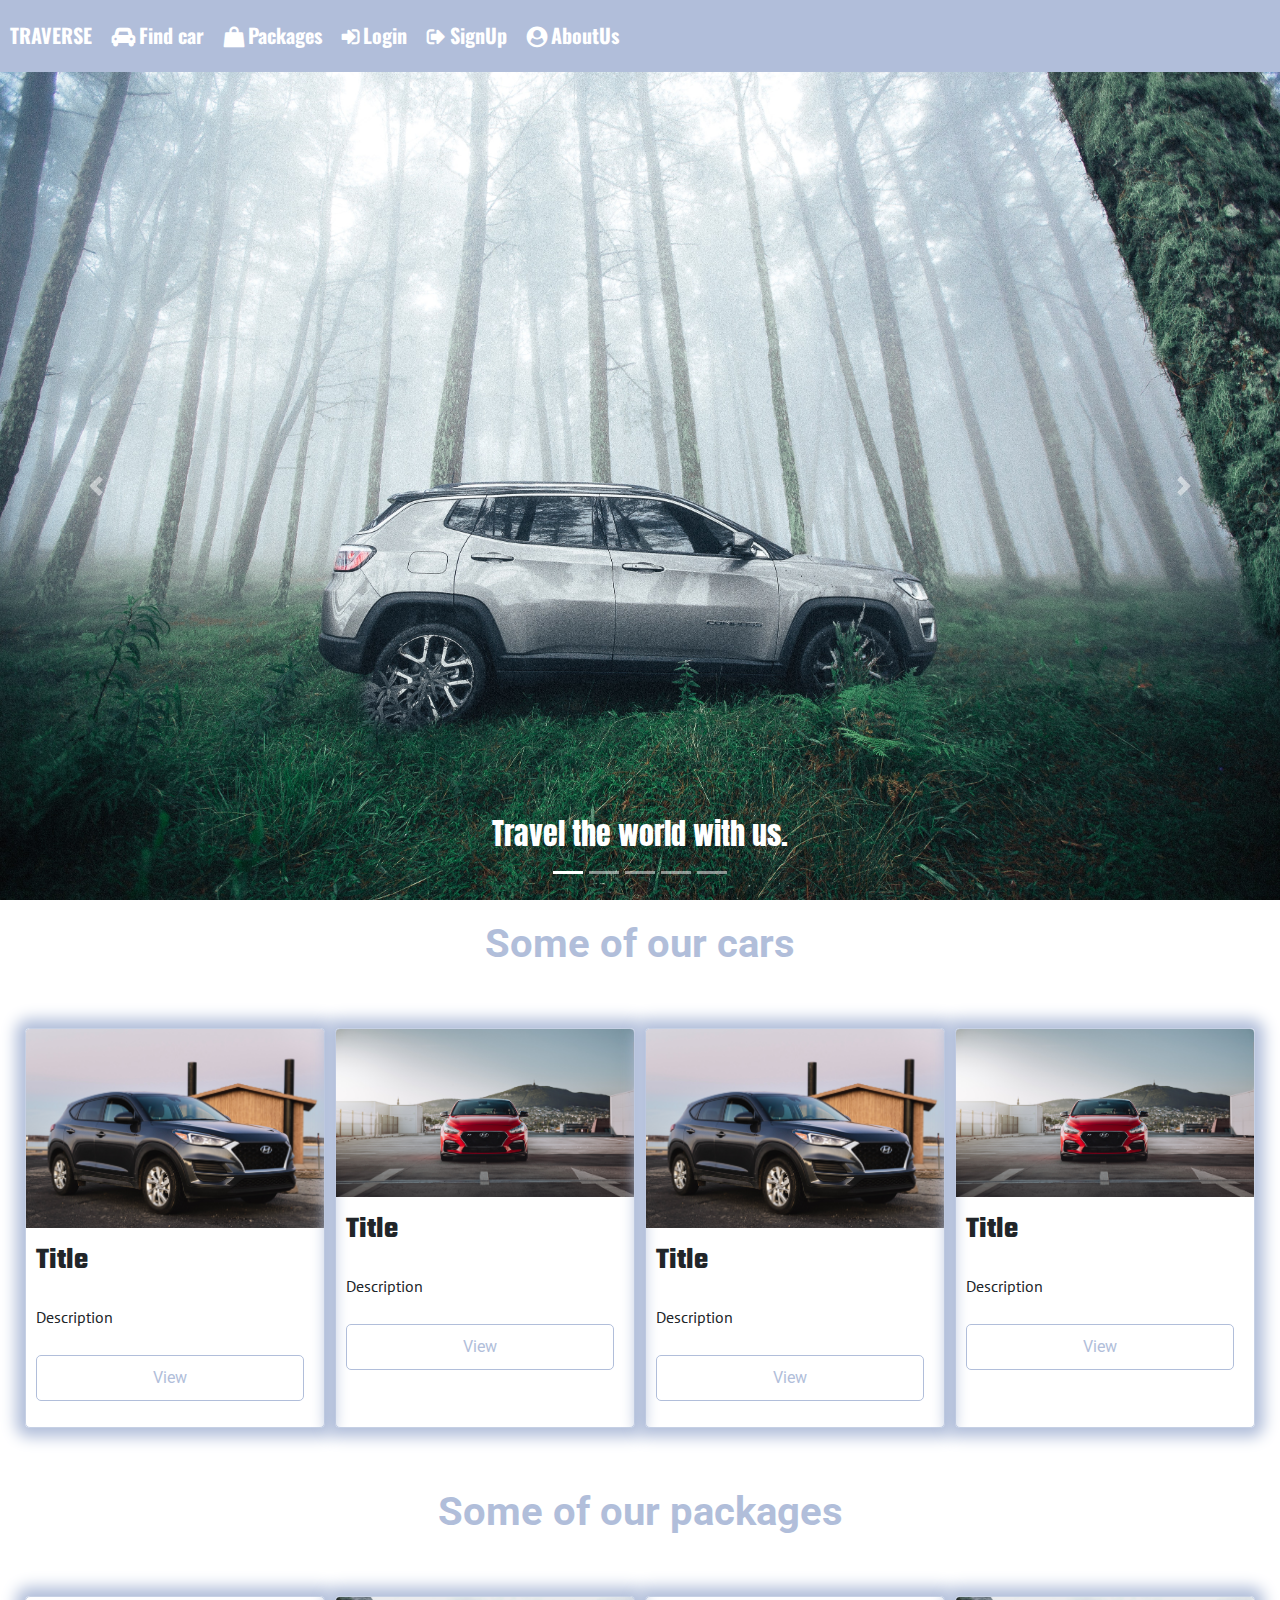
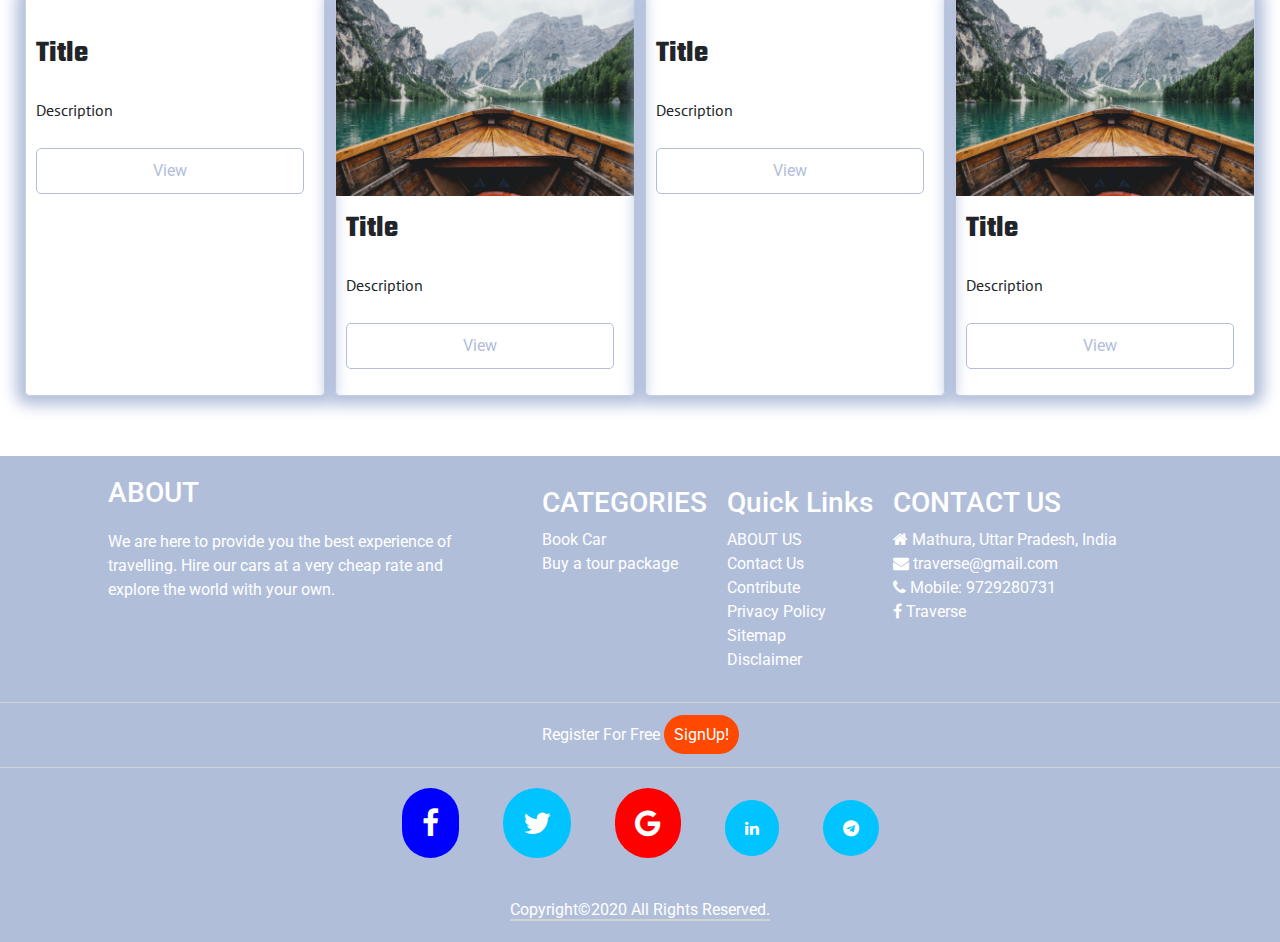
==== commit 5f579e98: "Fied a bug." ====
--- a/index.html
+++ b/index.html
@@ -16,6 +16,13 @@
 
     <!-- Icon link -->
     <link rel="stylesheet" href="https://stackpath.bootstrapcdn.com/font-awesome/4.7.0/css/font-awesome.min.css">
+
+    <style>
+      .my-card button a{
+        color:  #b1beda;
+        text-decoration: none;
+      }
+    </style>
 
     <title>Traverse-Home Page</title>
   </head>
@@ -45,31 +52,31 @@
               </ol>
               <div class="carousel-inner">
                 <div class="carousel-item active">
-                  <img src="/images/carousel-images/first-image.jpg" class="d-block w-100" alt="first-image">
+                  <img src="./images/carousel-images/first-image.jpg" class="d-block w-100" alt="first-image">
                   <div class="carousel-caption d-none d-md-block">
                     <h5>Travel the world with us.</h5>
                   </div>
                 </div>
                 <div class="carousel-item">
-                  <img src="/images/carousel-images/second-image.jpg" class="d-block w-100" alt="second-image">
+                  <img src="./images/carousel-images/second-image.jpg" class="d-block w-100" alt="second-image">
                   <div class="carousel-caption d-none d-md-block">
                     <h5>Explore with the best services.</h5>
                   </div>
                 </div>
                 <div class="carousel-item">
-                  <img src="/images/carousel-images/third-image.jpg" class="d-block w-100" alt="third-image">
+                  <img src="./images/carousel-images/third-image.jpg" class="d-block w-100" alt="third-image">
                   <div class="carousel-caption d-none d-md-block">
                     <h5>Find the budget car for yourself.</h5>
                   </div>
                 </div>
                 <div class="carousel-item">
-                  <img src="/images/carousel-images/fourth-image.jpg" class="d-block w-100" alt="fourth-image">
+                  <img src="./images/carousel-images/fourth-image.jpg" class="d-block w-100" alt="fourth-image">
                   <div class="carousel-caption d-none d-md-block">
                     <h5>World class services.</h5>
                   </div>
                 </div>
                 <div class="carousel-item">
-                  <img src="/images/carousel-images/fifth-image.jpg" class="d-block w-100" alt="fifth-image">
+                  <img src="./images/carousel-images/fifth-image.jpg" class="d-block w-100" alt="fifth-image">
                   <div class="carousel-caption d-none d-md-block">
                     <h5>See our packages for better experience.</h5>
                   </div>
@@ -89,62 +96,62 @@
     <h1>Some of our cars</h1>
     <div class="card-container">
         <div class="my-card">
-            <img class="card-image" src="/images/carousel-images/third-image.jpg" alt="">
+            <img class="card-image" src="./images/cars/first.jpg" alt="">
             <p class="card-title">Title</p>
             <p class="card-description">Description</p>
-            <button class="card-btn">View</button>
+            <button class="card-btn"><a href="./html/view.html">View</a></button>
         </div>
     
         <div class="my-card">
-          <img class="card-image" src="/images/carousel-images/third-image.jpg" alt="">
-          <p class="card-title">Title</p>
-          <p class="card-description">Description</p>
-          <button class="card-btn">View</button>
-      </div>
-    
-      <div class="my-card">
-          <img class="card-image" src="/images/carousel-images/third-image.jpg" alt="">
-          <p class="card-title">Title</p>
-          <p class="card-description">Description</p>
-          <button class="card-btn">View</button>
-      </div>
-    
-      <div class="my-card">
-          <img class="card-image" src="/images/carousel-images/third-image.jpg" alt="">
-          <p class="card-title">Title</p>
-          <p class="card-description">Description</p>
-          <button class="card-btn">View</button>
+          <img class="card-image" src="./images/cars/second.jpg" alt="">
+          <p class="card-title">Title</p>
+          <p class="card-description">Description</p>
+          <button class="card-btn"><a href="./html/view.html">View</a></button>
+      </div>
+    
+      <div class="my-card">
+          <img class="card-image" src="./images/cars/first.jpg" alt="">
+          <p class="card-title">Title</p>
+          <p class="card-description">Description</p>
+          <button class="card-btn"><a href="./html/view.html">View</a></button>
+      </div>
+    
+      <div class="my-card">
+          <img class="card-image" src="./images/cars/second.jpg" alt="">
+          <p class="card-title">Title</p>
+          <p class="card-description">Description</p>
+          <button class="card-btn"><a href="./html/view.html">View</a></button>
       </div>
     </div>
     
     <h1>Some of our packages</h1>
     <div class="card-container">
         <div class="my-card">
-            <img class="card-image" src="/images/carousel-images/third-image.jpg" alt="">
+            <img class="card-image" src="./images/travel/first.jpg" alt="">
             <p class="card-title">Title</p>
             <p class="card-description">Description</p>
-            <button class="card-btn">View</button>
+            <button class="card-btn"><a href="./html/view.html">View</a></button>
         </div>
     
         <div class="my-card">
-          <img class="card-image" src="/images/carousel-images/third-image.jpg" alt="">
-          <p class="card-title">Title</p>
-          <p class="card-description">Description</p>
-          <button class="card-btn">View</button>
-      </div>
-    
-      <div class="my-card">
-          <img class="card-image" src="/images/carousel-images/third-image.jpg" alt="">
-          <p class="card-title">Title</p>
-          <p class="card-description">Description</p>
-          <button class="card-btn">View</button>
-      </div>
-    
-      <div class="my-card">
-          <img class="card-image" src="/images/carousel-images/third-image.jpg" alt="">
-          <p class="card-title">Title</p>
-          <p class="card-description">Description</p>
-          <button class="card-btn">View</button>
+          <img class="card-image" src="./images/travel/second.jpg" alt="">
+          <p class="card-title">Title</p>
+          <p class="card-description">Description</p>
+          <button class="card-btn"><a href="./html/view.html">View</a></button>
+      </div>
+    
+      <div class="my-card">
+          <img class="card-image" src="./images/travel/first.jpg" alt="">
+          <p class="card-title">Title</p>
+          <p class="card-description">Description</p>
+          <button class="card-btn"><a href="./html/view.html">View</a></button>
+      </div>
+    
+      <div class="my-card">
+          <img class="card-image" src="./images/travel/second.jpg" alt="">
+          <p class="card-title">Title</p>
+          <p class="card-description">Description</p>
+          <button class="card-btn"><a href="./html/view.html">View</a></button>
       </div>
     </div>
     
--- a/css/card-container.css
+++ b/css/card-container.css
@@ -27,6 +27,7 @@
     margin: 20px 0px;
     min-width: 200px;
     width: 300px;
+    height: 400px;
     border: 1px solid #b1bedab9;
     border-radius: 5px;
     overflow: hidden;
@@ -60,9 +61,15 @@
     background-color: white;
     color: #b1beda;
     border-radius: 5px;
+    transition: 0.5s;
+}
+.card-btn a{
+    transition: 0.5s;
+    color: #b1beda;
+    text-decoration: none;
 }
 
-.card-btn:hover{
+.card-btn:hover, .card-btn:hover > a, .card-btn a:hover{
     background-color: #b1beda;
     color: white;
 }